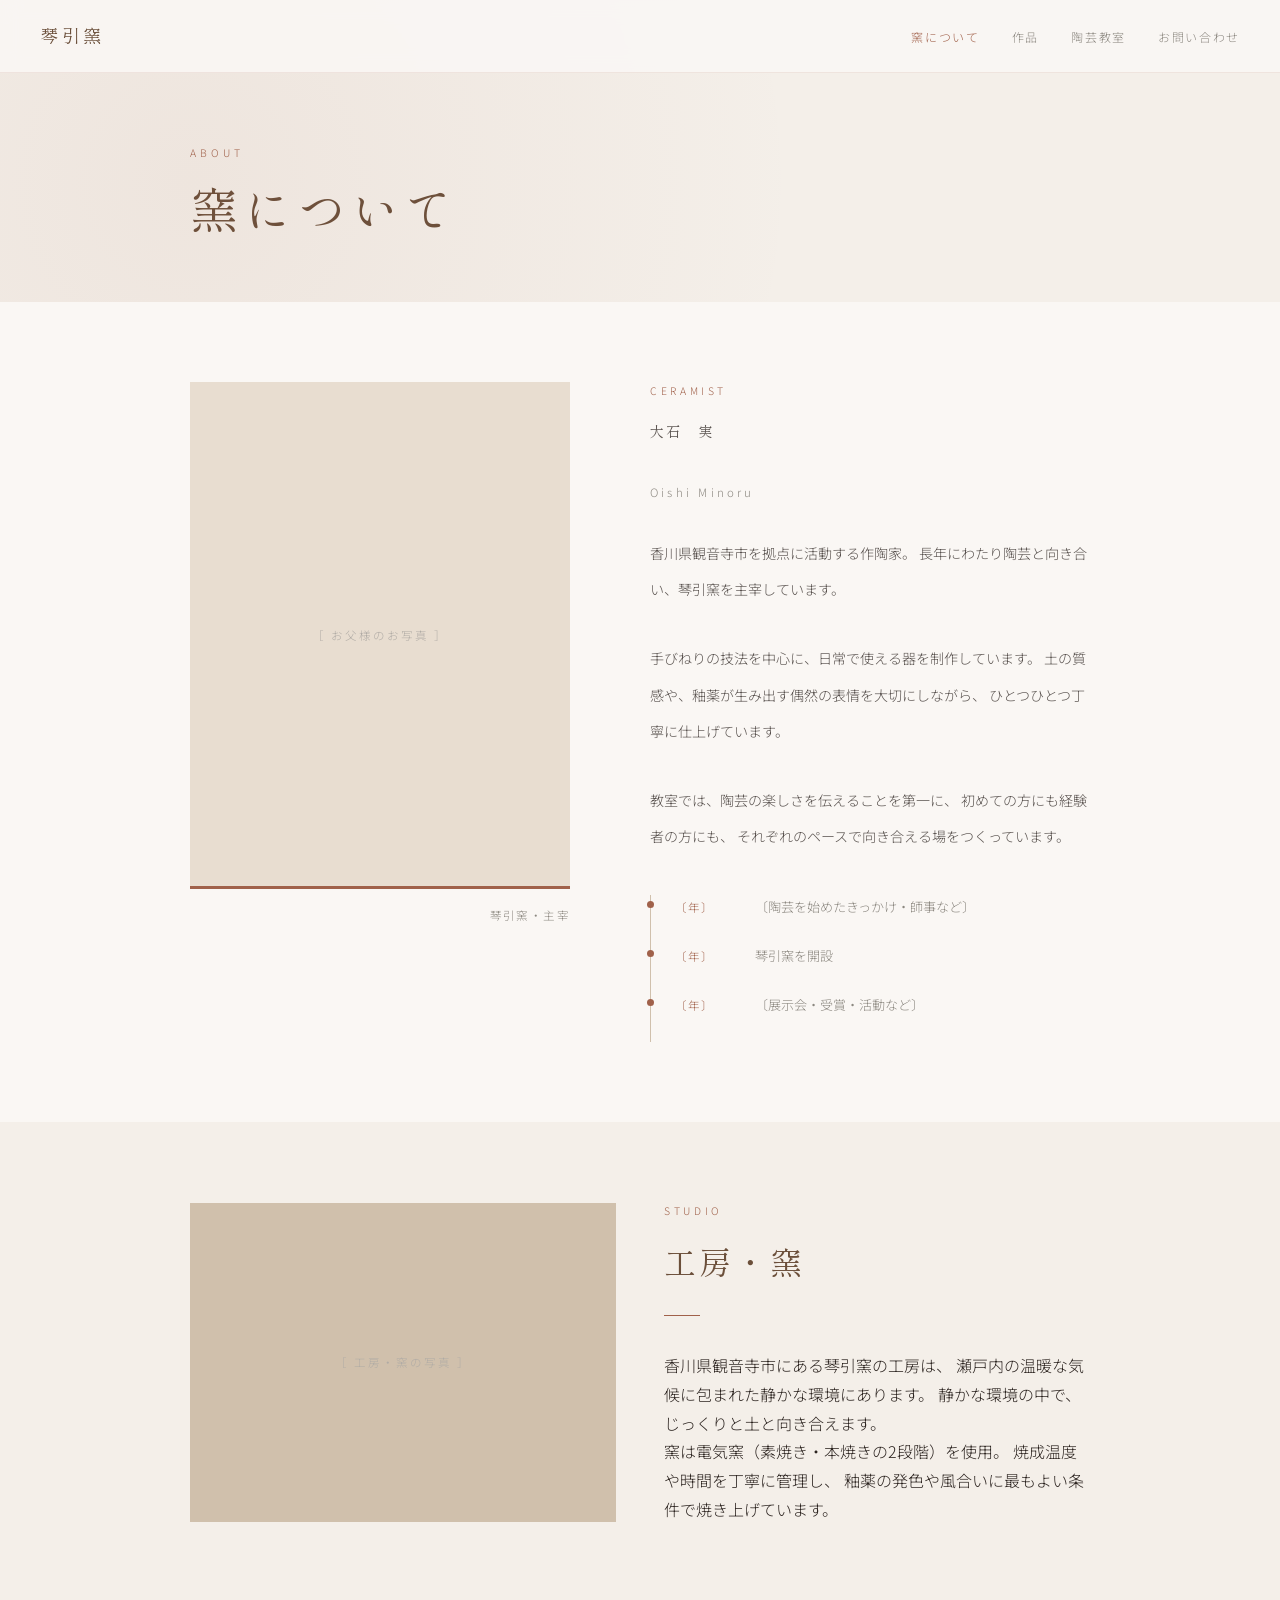
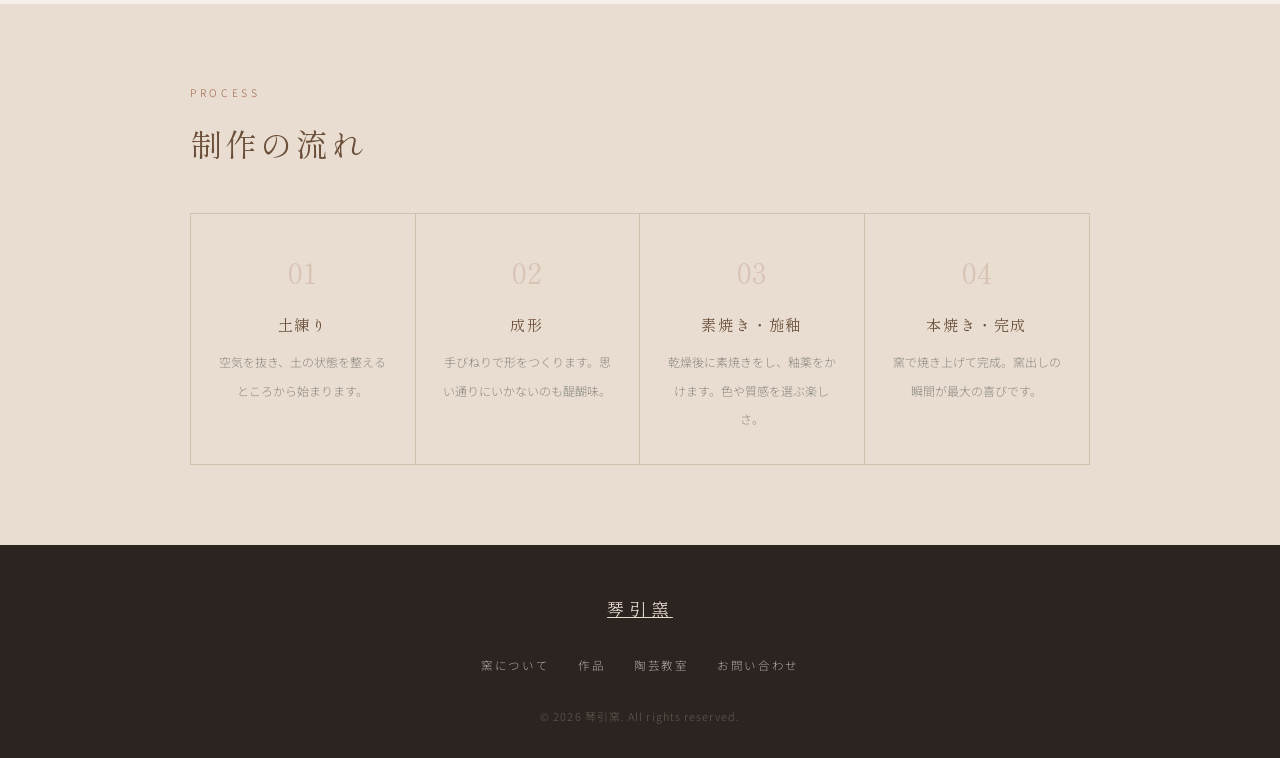
==== about.html @ 23a4cee9 "first commit" ====
<!DOCTYPE html>
<html lang="ja">
<head>
  <meta charset="UTF-8">
  <meta name="viewport" content="width=device-width, initial-scale=1.0">
  <title>窯について — 琴引窯</title>
  <meta name="description" content="琴引窯の作陶家と窯のご紹介。手びねりにこだわる陶芸家が、ものづくりへの想いをお伝えします。">
  <link rel="preconnect" href="https://fonts.googleapis.com">
  <link rel="preconnect" href="https://fonts.gstatic.com" crossorigin>
  <link href="https://fonts.googleapis.com/css2?family=Noto+Serif+JP:wght@300;400;500&family=Noto+Sans+JP:wght@300;400&family=Shippori+Mincho:wght@400;500&display=swap" rel="stylesheet">
  <link rel="stylesheet" href="style.css">
  <style>
    /* Profile section */
    .profile { background: var(--white); }
    .profile-grid {
      display: grid; grid-template-columns: 380px 1fr;
      gap: 5rem; align-items: start;
    }
    .profile-img {
      position: sticky; top: 7rem;
    }
    .profile-img-frame {
      aspect-ratio: 3/4;
      background: var(--sand);
      position: relative; overflow: hidden;
    }
    .profile-img-frame::after {
      content: ''; position: absolute;
      bottom: -1px; left: -1px; right: -1px;
      height: 4px; background: var(--clay);
    }
    .profile-img-ph {
      width: 100%; height: 100%;
      display: flex; align-items: center; justify-content: center;
      color: var(--ash-lt); font-size: 0.72rem; letter-spacing: 0.18em;
    }
    .profile-img-caption {
      margin-top: 1rem;
      font-size: 0.72rem; letter-spacing: 0.12em;
      color: var(--ash); text-align: right;
    }

    .profile-text p {
      font-size: 0.88rem; line-height: 2.6;
      color: rgba(44,36,32,0.78); margin-bottom: 2rem;
    }
    .profile-name {
      font-family: var(--serif);
      font-size: 1.6rem; letter-spacing: 0.15em;
      color: var(--soil); margin-bottom: 0.4rem;
    }
    .profile-name-en {
      font-size: 0.72rem; letter-spacing: 0.28em;
      color: var(--ash); display: block; margin-bottom: 2rem;
    }

    /* Timeline / career */
    .timeline { list-style: none; margin-top: 2.5rem; }
    .timeline li {
      display: flex; gap: 1.5rem;
      padding-bottom: 1.5rem;
      border-left: 1px solid var(--sand-dk);
      padding-left: 1.5rem; position: relative;
    }
    .timeline li::before {
      content: ''; position: absolute;
      left: -4px; top: 6px;
      width: 7px; height: 7px; border-radius: 50%;
      background: var(--clay);
    }
    .timeline-year {
      font-size: 0.72rem; letter-spacing: 0.1em;
      color: var(--clay); white-space: nowrap; padding-top: 2px;
      min-width: 3.5rem;
    }
    .timeline-body {
      font-size: 0.82rem; line-height: 1.9; color: var(--ash);
    }

    /* Kiln section */
    .kiln { background: var(--smoke); }
    .kiln-grid {
      display: grid; grid-template-columns: 1fr 1fr;
      gap: 3rem; align-items: center;
    }
    .kiln-img {
      aspect-ratio: 4/3; background: var(--sand-dk);
      display: flex; align-items: center; justify-content: center;
      color: var(--ash-lt); font-size: 0.72rem; letter-spacing: 0.18em;
    }
    .kiln-text p {
      font-size: 0.85rem; line-height: 2.5;
      color: rgba(44,36,32,0.72); margin-bottom: 1.5rem;
    }

    /* Process steps */
    .process { background: var(--sand); }
    .process-steps {
      display: grid; grid-template-columns: repeat(4,1fr);
      gap: 0; margin-top: 2.5rem;
      border: 1px solid var(--sand-dk);
    }
    .process-step {
      padding: 2rem 1.5rem;
      border-right: 1px solid var(--sand-dk);
      text-align: center;
    }
    .process-step:last-child { border-right: none; }
    .process-step-num {
      font-family: var(--serif);
      font-size: 1.8rem; color: rgba(160,97,74,0.2);
      display: block; margin-bottom: 0.8rem;
    }
    .process-step-ja {
      font-family: var(--serif);
      font-size: 0.95rem; letter-spacing: 0.12em;
      color: var(--soil); display: block; margin-bottom: 0.5rem;
    }
    .process-step-body {
      font-size: 0.75rem; line-height: 1.9; color: var(--ash);
    }

    @media (max-width: 900px) {
      .profile-grid { grid-template-columns: 1fr; gap: 3rem; }
      .profile-img { position: static; }
      .kiln-grid { grid-template-columns: 1fr; }
      .process-steps { grid-template-columns: repeat(2,1fr); }
      .process-step:nth-child(2) { border-right: none; }
      .process-step { border-bottom: 1px solid var(--sand-dk); }
      .process-step:last-child { border-bottom: none; }
    }
  </style>
</head>
<body>

<nav>
  <a class="nav-logo" href="index.html">琴引窯</a>
  <ul class="nav-links">
    <li><a href="about.html" class="active">窯について</a></li>
    <li><a href="gallery.html">作品</a></li>
    <li><a href="class.html">陶芸教室</a></li>
    <li><a href="contact.html">お問い合わせ</a></li>
  </ul>
  <button class="hamburger" id="hamburger" aria-label="メニュー">
    <span></span><span></span><span></span>
  </button>
</nav>
<div class="mobile-menu" id="mobile-menu">
  <a href="about.html" class="mobile-link">窯について</a>
  <a href="gallery.html" class="mobile-link">作品</a>
  <a href="class.html" class="mobile-link">陶芸教室</a>
  <a href="contact.html" class="mobile-link">お問い合わせ</a>
</div>

<!-- Page Header -->
<div class="page-header">
  <div class="page-header-inner">
    <span class="page-header-en">About</span>
    <h1 class="page-header-ja">窯について</h1>
  </div>
</div>

<!-- 作陶家プロフィール -->
<section class="content profile">
  <div class="section-inner">
    <div class="profile-grid">
      <div class="profile-img reveal">
        <div class="profile-img-frame">
          <div class="profile-img-ph">［ お父様のお写真 ］</div>
        </div>
        <p class="profile-img-caption">琴引窯・主宰</p>
      </div>
      <div class="profile-text reveal">
        <span class="section-label">Ceramist</span>
        <p class="profile-name">大石　実</p>
        <span class="profile-name-en">Oishi Minoru</span>
        <p>
          香川県観音寺市を拠点に活動する作陶家。
          長年にわたり陶芸と向き合い、琴引窯を主宰しています。
        </p>
        <p>
          手びねりの技法を中心に、日常で使える器を制作しています。
          土の質感や、釉薬が生み出す偶然の表情を大切にしながら、
          ひとつひとつ丁寧に仕上げています。
        </p>
        <p>
          教室では、陶芸の楽しさを伝えることを第一に、
          初めての方にも経験者の方にも、
          それぞれのペースで向き合える場をつくっています。
        </p>

        <!-- 経歴（任意） -->
        <ul class="timeline">
          <li>
            <span class="timeline-year">〔年〕</span>
            <span class="timeline-body">〔陶芸を始めたきっかけ・師事など〕</span>
          </li>
          <li>
            <span class="timeline-year">〔年〕</span>
            <span class="timeline-body">琴引窯を開設</span>
          </li>
          <li>
            <span class="timeline-year">〔年〕</span>
            <span class="timeline-body">〔展示会・受賞・活動など〕</span>
          </li>
        </ul>
      </div>
    </div>
  </div>
</section>

<!-- 窯・工房の紹介 -->
<section class="content kiln">
  <div class="section-inner">
    <div class="kiln-grid">
      <div class="kiln-img reveal">
        ［ 工房・窯の写真 ］
      </div>
      <div class="reveal">
        <span class="section-label">Studio</span>
        <h2 class="section-title">工房・窯</h2>
        <div class="divider"></div>
        <p>
          香川県観音寺市にある琴引窯の工房は、
          瀬戸内の温暖な気候に包まれた静かな環境にあります。
          静かな環境の中で、じっくりと土と向き合えます。
        </p>
        <p>
          窯は電気窯（素焼き・本焼きの2段階）を使用。
          焼成温度や時間を丁寧に管理し、
          釉薬の発色や風合いに最もよい条件で焼き上げています。
        </p>
      </div>
    </div>
  </div>
</section>

<!-- 制作の流れ -->
<section class="content process">
  <div class="section-inner">
    <span class="section-label reveal">Process</span>
    <h2 class="section-title reveal">制作の流れ</h2>
    <div class="process-steps reveal">
      <div class="process-step">
        <span class="process-step-num">01</span>
        <span class="process-step-ja">土練り</span>
        <span class="process-step-body">空気を抜き、土の状態を整えるところから始まります。</span>
      </div>
      <div class="process-step">
        <span class="process-step-num">02</span>
        <span class="process-step-ja">成形</span>
        <span class="process-step-body">手びねりで形をつくります。思い通りにいかないのも醍醐味。</span>
      </div>
      <div class="process-step">
        <span class="process-step-num">03</span>
        <span class="process-step-ja">素焼き・施釉</span>
        <span class="process-step-body">乾燥後に素焼きをし、釉薬をかけます。色や質感を選ぶ楽しさ。</span>
      </div>
      <div class="process-step">
        <span class="process-step-num">04</span>
        <span class="process-step-ja">本焼き・完成</span>
        <span class="process-step-body">窯で焼き上げて完成。窯出しの瞬間が最大の喜びです。</span>
      </div>
    </div>
  </div>
</section>

<footer>
  <a class="footer-logo" href="index.html">琴引窯</a>
  <ul class="footer-links">
    <li><a href="about.html">窯について</a></li>
    <li><a href="gallery.html">作品</a></li>
    <li><a href="class.html">陶芸教室</a></li>
    <li><a href="contact.html">お問い合わせ</a></li>
  </ul>
  <p class="footer-copy">&copy; 2026 琴引窯. All rights reserved.</p>
</footer>

<script src="common.js"></script>
</body>
</html>
---- style.css ----
/* =============================================
   琴引窯 — 共通スタイル
   ============================================= */

:root {
  --clay:      #A0614A;
  --clay-lt:   #C8856C;
  --clay-dk:   #7A4535;
  --sand:      #E8DDD0;
  --sand-dk:   #D0C0AC;
  --soil:      #6B4F3A;
  --ash:       #8C8880;
  --ash-lt:    #B0ABA5;
  --smoke:     #F4EFE9;
  --ink:       #2C2420;
  --white:     #FAF7F4;
  --serif:     'Shippori Mincho', 'Noto Serif JP', serif;
  --sans:      'Noto Sans JP', sans-serif;
}

/* Reset */
*, *::before, *::after { box-sizing: border-box; margin: 0; padding: 0; }
html { scroll-behavior: smooth; }
img { display: block; max-width: 100%; }

body {
  font-family: var(--sans);
  background: var(--white);
  color: var(--ink);
  font-weight: 300;
  line-height: 1.8;
  overflow-x: hidden;
}

/* ── Nav ── */
nav {
  position: fixed; top: 0; left: 0; right: 0; z-index: 100;
  display: flex; align-items: center; justify-content: space-between;
  padding: 1.2rem 2.5rem;
  background: rgba(250,247,244,0.9);
  backdrop-filter: blur(10px);
  border-bottom: 1px solid rgba(160,97,74,0.12);
}
.nav-logo {
  font-family: var(--serif);
  font-size: 1.15rem;
  letter-spacing: 0.2em;
  color: var(--soil);
  text-decoration: none;
}
.nav-links { display: flex; gap: 2rem; list-style: none; }
.nav-links a {
  font-size: 0.75rem; letter-spacing: 0.14em;
  color: var(--ash); text-decoration: none;
  transition: color 0.25s;
}
.nav-links a:hover,
.nav-links a.active { color: var(--clay); }

.hamburger {
  display: none; flex-direction: column; gap: 5px;
  cursor: pointer; background: none; border: none; padding: 4px;
}
.hamburger span {
  display: block; width: 22px; height: 1.5px;
  background: var(--soil); transition: all 0.3s;
}
.hamburger.open span:nth-child(1) { transform: rotate(45deg) translate(4.5px,4.5px); }
.hamburger.open span:nth-child(2) { opacity: 0; }
.hamburger.open span:nth-child(3) { transform: rotate(-45deg) translate(4.5px,-4.5px); }

.mobile-menu {
  display: none; position: fixed; inset: 0; z-index: 99;
  background: var(--white);
  flex-direction: column; align-items: center; justify-content: center; gap: 2.5rem;
}
.mobile-menu.open { display: flex; }
.mobile-menu a {
  font-family: var(--serif); font-size: 1.4rem;
  letter-spacing: 0.22em; color: var(--soil); text-decoration: none;
}

/* ── Page Header (各ページ上部) ── */
.page-header {
  padding: 9rem 2rem 4rem;
  background: var(--smoke);
  position: relative; overflow: hidden;
}
.page-header::before {
  content: '';
  position: absolute; inset: 0;
  background: radial-gradient(circle at 15% 60%, rgba(160,97,74,0.07) 0%, transparent 55%);
  pointer-events: none;
}
.page-header-inner { max-width: 900px; margin: 0 auto; }
.page-header-en {
  font-size: 0.65rem; letter-spacing: 0.38em;
  color: var(--clay); text-transform: uppercase; margin-bottom: 0.8rem;
  display: block;
}
.page-header-ja {
  font-family: var(--serif);
  font-size: clamp(1.8rem, 5vw, 3rem);
  font-weight: 400; letter-spacing: 0.12em;
  color: var(--soil); line-height: 1.3;
}

/* ── Section共通 ── */
section.content { padding: 5rem 2rem; }
.section-inner { max-width: 900px; margin: 0 auto; }
.section-label {
  display: block; font-size: 0.65rem;
  letter-spacing: 0.35em; color: var(--clay);
  text-transform: uppercase; margin-bottom: 0.8rem;
}
.section-title {
  font-family: var(--serif);
  font-size: clamp(1.4rem, 3.5vw, 2rem);
  font-weight: 400; letter-spacing: 0.1em;
  color: var(--soil); margin-bottom: 1.5rem;
}
.divider {
  width: 36px; height: 1px;
  background: var(--clay); margin-bottom: 2.2rem;
}

/* Reveal animation */
.reveal {
  opacity: 0; transform: translateY(20px);
  transition: opacity 0.75s cubic-bezier(0.22,1,0.36,1),
              transform 0.75s cubic-bezier(0.22,1,0.36,1);
}
.reveal.visible { opacity: 1; transform: none; }

/* ── Footer ── */
footer {
  background: var(--ink);
  padding: 3rem 2rem 2rem;
  text-align: center;
}
.footer-logo {
  font-family: var(--serif);
  font-size: 1.1rem; letter-spacing: 0.22em;
  color: var(--sand); margin-bottom: 1.5rem; display: block;
}
.footer-links {
  display: flex; justify-content: center; gap: 1.8rem;
  list-style: none; margin-bottom: 1.8rem; flex-wrap: wrap;
}
.footer-links a {
  font-size: 0.72rem; letter-spacing: 0.14em;
  color: var(--ash-lt); text-decoration: none;
  transition: color 0.25s;
}
.footer-links a:hover { color: var(--clay-lt); }
.footer-copy {
  font-size: 0.68rem; letter-spacing: 0.1em;
  color: rgba(232,221,208,0.3);
}

/* ── Responsive ── */
@media (max-width: 768px) {
  nav { padding: 1rem 1.4rem; }
  .nav-links { display: none; }
  .hamburger { display: flex; }
  section.content { padding: 3.5rem 1.4rem; }
  .page-header { padding: 7.5rem 1.4rem 3rem; }
}
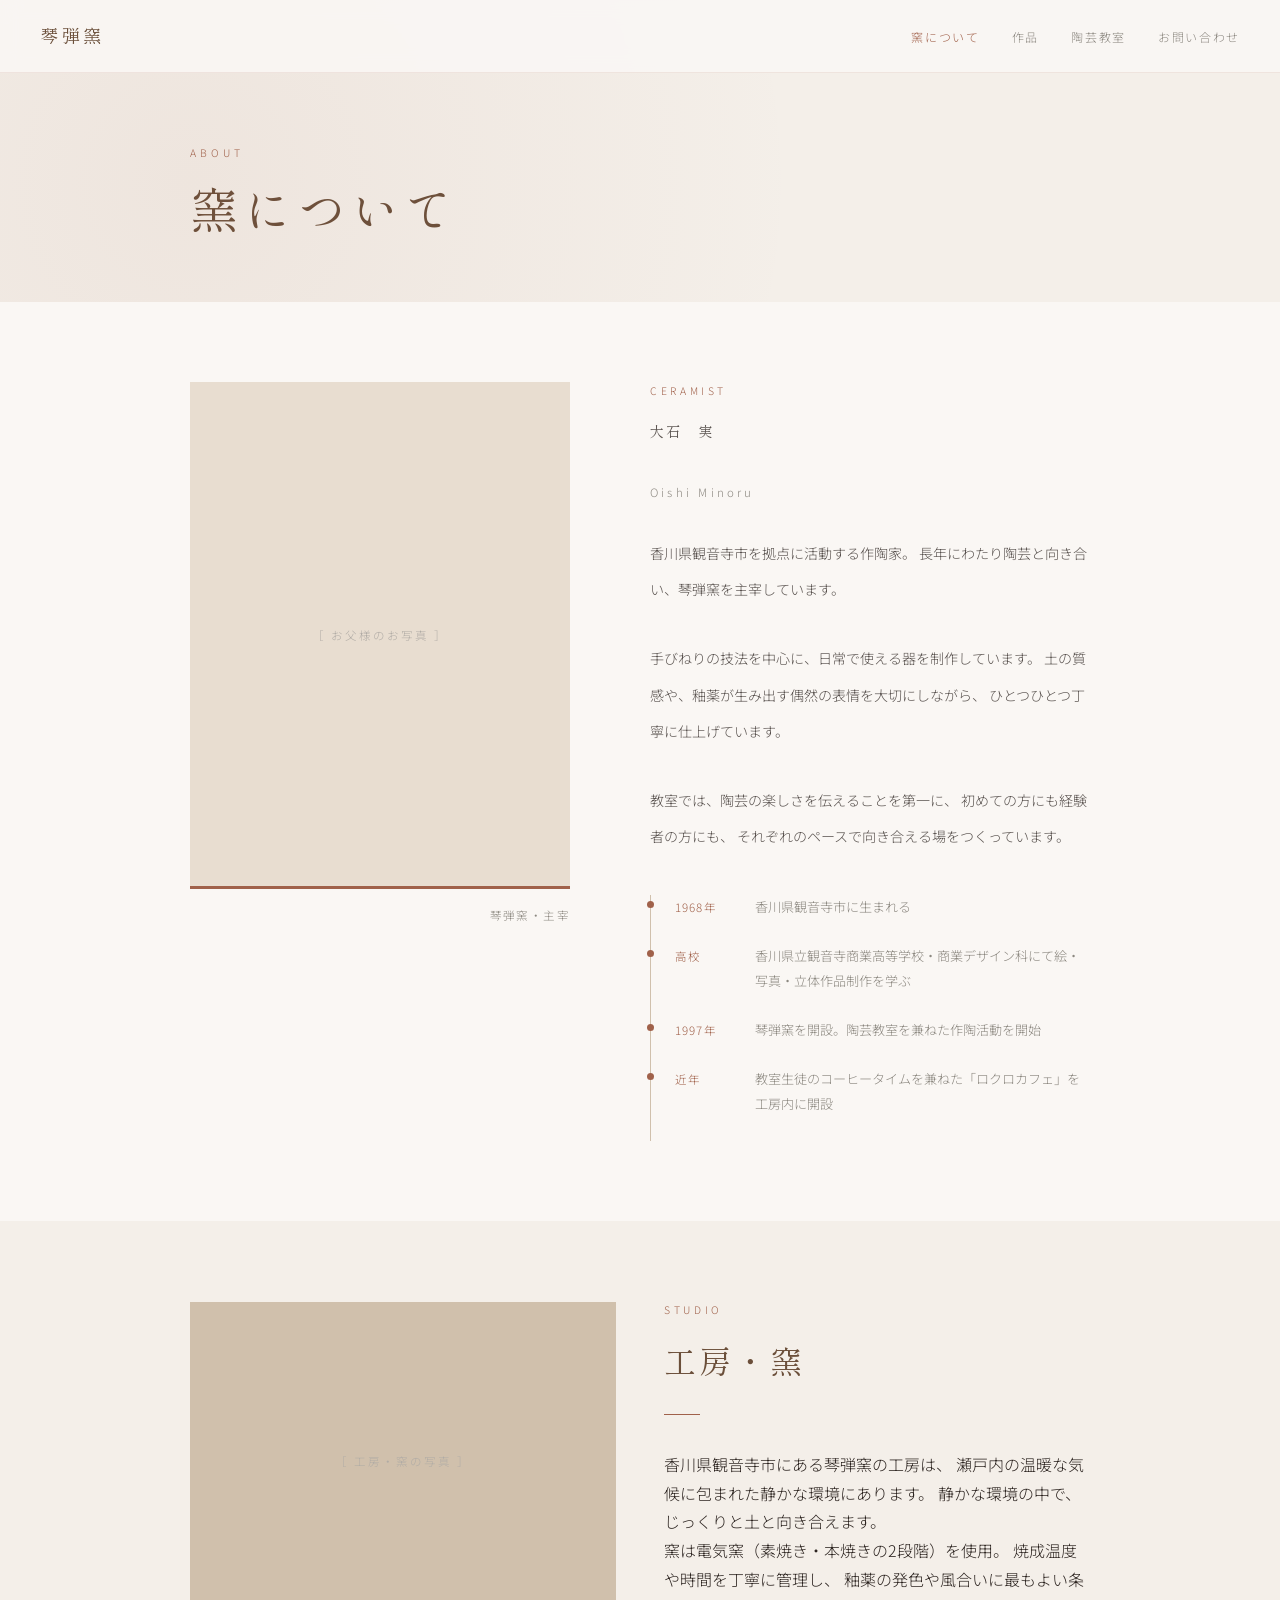
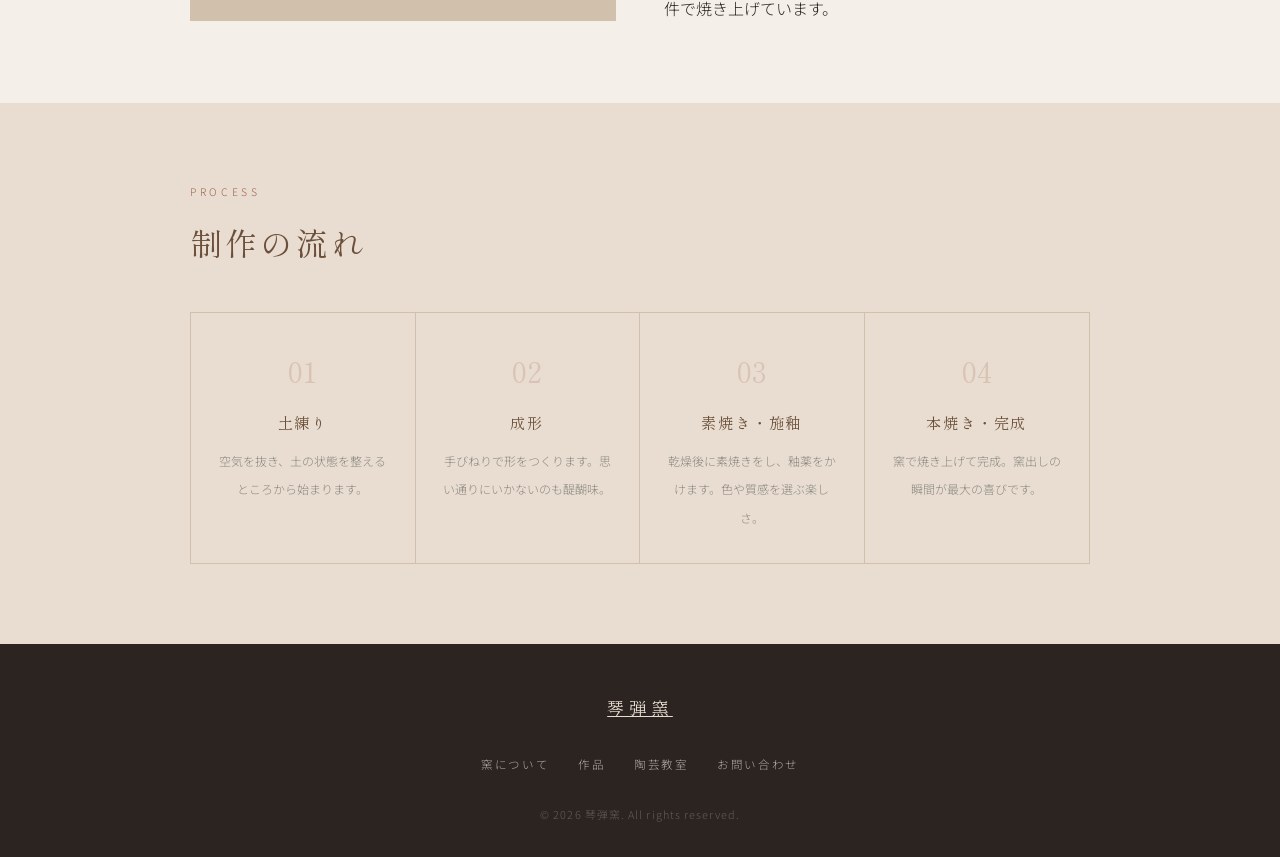
==== commit f109e29a: "formspreeフォーム設定・情報更新" ====
--- a/about.html
+++ b/about.html
@@ -3,8 +3,8 @@
 <head>
   <meta charset="UTF-8">
   <meta name="viewport" content="width=device-width, initial-scale=1.0">
-  <title>窯について — 琴引窯</title>
-  <meta name="description" content="琴引窯の作陶家と窯のご紹介。手びねりにこだわる陶芸家が、ものづくりへの想いをお伝えします。">
+  <title>窯について — 琴弾窯</title>
+  <meta name="description" content="琴弾窯の作陶家と窯のご紹介。手びねりにこだわる陶芸家が、ものづくりへの想いをお伝えします。">
   <link rel="preconnect" href="https://fonts.googleapis.com">
   <link rel="preconnect" href="https://fonts.gstatic.com" crossorigin>
   <link href="https://fonts.googleapis.com/css2?family=Noto+Serif+JP:wght@300;400;500&family=Noto+Sans+JP:wght@300;400&family=Shippori+Mincho:wght@400;500&display=swap" rel="stylesheet">
@@ -134,7 +134,7 @@
 <body>
 
 <nav>
-  <a class="nav-logo" href="index.html">琴引窯</a>
+  <a class="nav-logo" href="index.html">琴弾窯</a>
   <ul class="nav-links">
     <li><a href="about.html" class="active">窯について</a></li>
     <li><a href="gallery.html">作品</a></li>
@@ -168,7 +168,7 @@
         <div class="profile-img-frame">
           <div class="profile-img-ph">［ お父様のお写真 ］</div>
         </div>
-        <p class="profile-img-caption">琴引窯・主宰</p>
+        <p class="profile-img-caption">琴弾窯・主宰</p>
       </div>
       <div class="profile-text reveal">
         <span class="section-label">Ceramist</span>
@@ -176,7 +176,7 @@
         <span class="profile-name-en">Oishi Minoru</span>
         <p>
           香川県観音寺市を拠点に活動する作陶家。
-          長年にわたり陶芸と向き合い、琴引窯を主宰しています。
+          長年にわたり陶芸と向き合い、琴弾窯を主宰しています。
         </p>
         <p>
           手びねりの技法を中心に、日常で使える器を制作しています。
@@ -192,16 +192,20 @@
         <!-- 経歴（任意） -->
         <ul class="timeline">
           <li>
-            <span class="timeline-year">〔年〕</span>
-            <span class="timeline-body">〔陶芸を始めたきっかけ・師事など〕</span>
-          </li>
-          <li>
-            <span class="timeline-year">〔年〕</span>
-            <span class="timeline-body">琴引窯を開設</span>
-          </li>
-          <li>
-            <span class="timeline-year">〔年〕</span>
-            <span class="timeline-body">〔展示会・受賞・活動など〕</span>
+            <span class="timeline-year">1968年</span>
+            <span class="timeline-body">香川県観音寺市に生まれる</span>
+          </li>
+          <li>
+            <span class="timeline-year">高校</span>
+            <span class="timeline-body">香川県立観音寺商業高等学校・商業デザイン科にて絵・写真・立体作品制作を学ぶ</span>
+          </li>
+          <li>
+            <span class="timeline-year">1997年</span>
+            <span class="timeline-body">琴弾窯を開設。陶芸教室を兼ねた作陶活動を開始</span>
+          </li>
+          <li>
+            <span class="timeline-year">近年</span>
+            <span class="timeline-body">教室生徒のコーヒータイムを兼ねた「ロクロカフェ」を工房内に開設</span>
           </li>
         </ul>
       </div>
@@ -221,7 +225,7 @@
         <h2 class="section-title">工房・窯</h2>
         <div class="divider"></div>
         <p>
-          香川県観音寺市にある琴引窯の工房は、
+          香川県観音寺市にある琴弾窯の工房は、
           瀬戸内の温暖な気候に包まれた静かな環境にあります。
           静かな環境の中で、じっくりと土と向き合えます。
         </p>
@@ -266,14 +270,14 @@
 </section>
 
 <footer>
-  <a class="footer-logo" href="index.html">琴引窯</a>
+  <a class="footer-logo" href="index.html">琴弾窯</a>
   <ul class="footer-links">
     <li><a href="about.html">窯について</a></li>
     <li><a href="gallery.html">作品</a></li>
     <li><a href="class.html">陶芸教室</a></li>
     <li><a href="contact.html">お問い合わせ</a></li>
   </ul>
-  <p class="footer-copy">&copy; 2026 琴引窯. All rights reserved.</p>
+  <p class="footer-copy">&copy; 2026 琴弾窯. All rights reserved.</p>
 </footer>
 
 <script src="common.js"></script>
